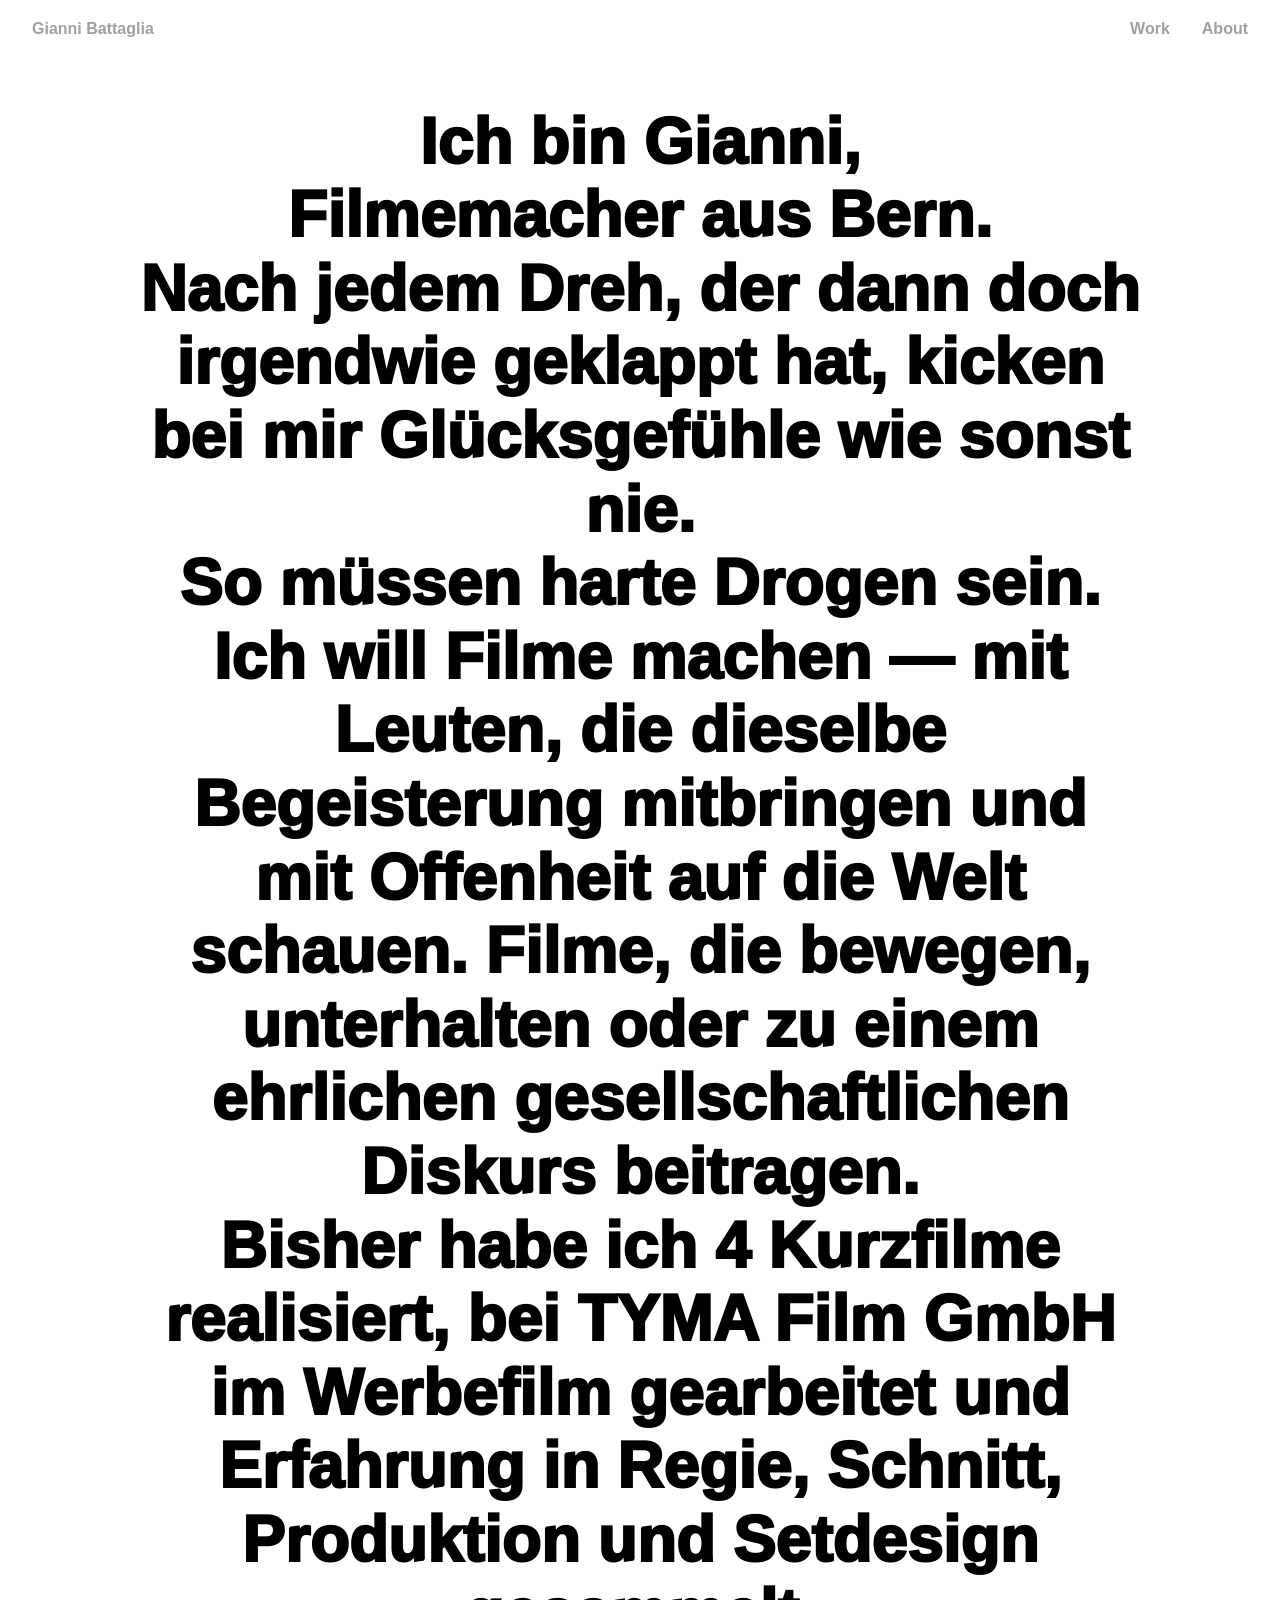
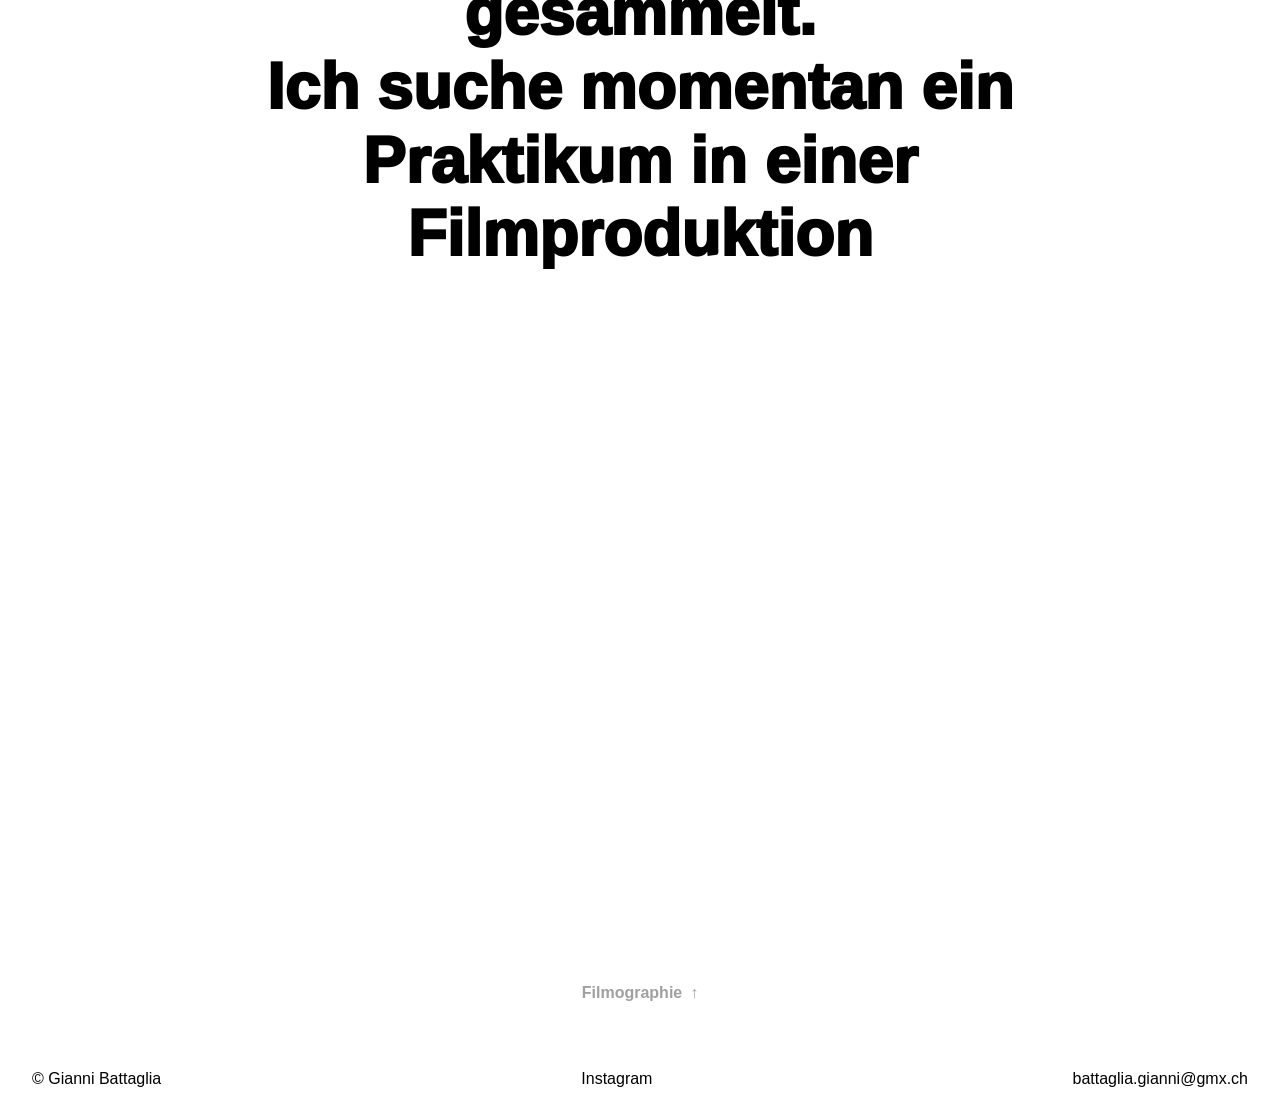
==== about.html @ dc7d3ad2 "Erster Commit" ====
<!DOCTYPE html>
<html lang="de">
<head>
<meta charset="UTF-8">
<meta name="viewport" content="width=device-width, initial-scale=1.0">
<title>Gianni Battaglia – About</title>
<link rel="stylesheet" href="styles.css">
</head>
<body class="page">
<!-- Header -->
<div class="header-text">
<div class="header-left">
<a href="index.html">Gianni Battaglia</a>
</div>
<div class="header-right">
<a href="work.html">Work</a>
<a href="about.html">About</a>
</div>
</div>
<!-- About Section -->
<main class="about">
<p>
<br>    
Ich bin Gianni,<br> 
Filmemacher aus Bern.<br>
Nach jedem Dreh, der dann doch irgendwie geklappt hat, kicken bei mir Glücksgefühle wie sonst nie.<br> So müssen harte Drogen sein.<br>
Ich will Filme machen — mit Leuten, die dieselbe Begeisterung mitbringen und mit Offenheit auf die Welt schauen. 
Filme, die bewegen, unterhalten oder zu einem ehrlichen gesellschaftlichen Diskurs beitragen.<br>
Bisher habe ich 4 Kurzfilme realisiert, bei TYMA Film GmbH im Werbefilm gearbeitet 
und Erfahrung in Regie, Schnitt, Produktion und Setdesign gesammelt.<br>
Ich suche momentan ein Praktikum in einer Filmproduktion
</p>
</main>

<!-- Portrait Section -->
<section class="portrait-section">
<div class="portrait-container">
<img src="images/portraet/Portraet-1_0017.png" class="portrait-piece" data-order="0" alt="">
<img src="images/portraet/Portraet-1_0016.png" class="portrait-piece" data-order="1" alt="">
<img src="images/portraet/Portraet-1_0015.png" class="portrait-piece" data-order="2" alt="">
<img src="images/portraet/Portraet-1_0014.png" class="portrait-piece" data-order="3" alt="">
<img src="images/portraet/Portraet-1_0013.png" class="portrait-piece" data-order="4" alt="">
<img src="images/portraet/Portraet-1_0012.png" class="portrait-piece" data-order="5" alt="">
<img src="images/portraet/Portraet-1_0011.png" class="portrait-piece" data-order="6" alt="">
<img src="images/portraet/Portraet-1_0010.png" class="portrait-piece" data-order="7" alt="">
<img src="images/portraet/Portraet-1_0009.png" class="portrait-piece" data-order="8" alt="">
<img src="images/portraet/Portraet-1_0008.png" class="portrait-piece" data-order="9" alt="">
<img src="images/portraet/Portraet-1_0007.png" class="portrait-piece" data-order="10" alt="">
<img src="images/portraet/Portraet-1_0006.png" class="portrait-piece" data-order="11" alt="">
<img src="images/portraet/Portraet-1_0005.png" class="portrait-piece" data-order="12" alt="">
<img src="images/portraet/Portraet-1_0004.png" class="portrait-piece" data-order="13" alt="">
<img src="images/portraet/Portraet-1_0003.png" class="portrait-piece" data-order="14" alt="">
<img src="images/portraet/Portraet-1_0002.png" class="portrait-piece" data-order="15" alt="">
<img src="images/portraet/Portraet-1_0001.png" class="portrait-piece" data-order="16" alt="">
<img src="images/portraet/Portraet-1_0000.png" class="portrait-piece" data-order="17" alt="">
</div>
</section>

<!-- Filmographie -->
<section class="filmographie">
  <button class="filmographie-toggle" aria-expanded="false">
    Filmographie <span class="filmographie-arrow">↑</span>
  </button>
  <div class="filmographie-content">
    <ul>
      <li><span class="film-year">2026</span> Amazon Prime Video "Superior" (Zodiac Pictures) – Series <span class="film-role">Runner</span></li>
      <li><span class="film-year">2026</span> MGS Nordring Love – Musicvideo <span class="film-role">Camera / Edit</span></li>
      <li><span class="film-year">2026</span> PierreV – Music Video <span class="film-role">Regie / Camera / Edit</span></li>
      <li><span class="film-year">2026</span> "Am Tag davor" – Short Film <span class="film-role">Idee / Drehbuch / Regie / Set Design (co.) / Edit</span></li>
      <li><span class="film-year">2025</span> Movet Clothing – "Season 4 Trailer" <span class="film-role">Konzept / Regie / Edit</span></li>
      <li><span class="film-year">2025</span> Valais Wasser "Trink Still. Lebe Laut." – TYMA <span class="film-role">Beleuchter / Prop Master</span></li>
      <li><span class="film-year">2025</span> Keen "Recovery Spot Ad" – TYMA <span class="film-role">Beleuchter / Runner</span></li>
      <li><span class="film-year">2025</span> R Basics "Season Trailer" – TYMA <span class="film-role">Runner</span></li>
      <li><span class="film-year">2025</span> SIX Group – TYMA <span class="film-role">Runner</span></li>
      <li><span class="film-year">2025</span> Ochsner Sport "Zürich Marathon Testimonials" – TYMA <span class="film-role">Beleuchter / Ton</span></li>
      <li><span class="film-year">2025</span> Adidas x Dosenbach "Riola Xhemaili" – TYMA <span class="film-role">Regieassistenz / Konzept</span></li>
      <li><span class="film-year">2025</span> Ma non è niente! – Short Film <span class="film-role">Idee / Drehbuch / Regie / Set Design / Edit / Grading</span></li>
      <li><span class="film-year">2024</span> Dosenbach "Sketchers" – TYMA <span class="film-role">Regieassistenz / Produktionsassistenz</span></li>
      <li><span class="film-year">2024</span> Dosenbach "Season Opener" <span class="film-role">Runner / Produktionsassistenz</span></li>
      <li><span class="film-year">2024</span> Dosenbach "Herbst Kollektion" – TYMA <span class="film-role">Beleuchter / Edit</span></li>
      <li><span class="film-year">2024</span> Heilsarmee – "Hoffnung entfalten" – TYMA <span class="film-role">Runner</span></li>
      <li><span class="film-year">2024</span> Siech Cycles – "For the Love of Riding" – TYMA <span class="film-role">Runner</span></li>
      <li><span class="film-year">2024</span> Decathlon Spec Ad "Klettern" – Cinelight Productions <span class="film-role">Beleuchter</span></li>
      <li><span class="film-year">2024</span> Decathlon Spec Ad "Camping" – Cinelight Productions <span class="film-role">Beleuchter</span></li>
      <li><span class="film-year">2024</span> Decathlon Spec Ad "Dart" – Cinelight Productions <span class="film-role">Beleuchter</span></li>
      <li><span class="film-year">2024</span> "Verschwomme" (Marino Svellenti) – Short Film – F&F Filmschule <span class="film-role">Beleuchter</span></li>
      <li><span class="film-year">2024</span> "Toasted Love" (Valerio Johler) – Short Film – F&F Filmschule <span class="film-role">Beleuchter</span></li>
      <li><span class="film-year">2024</span> "Männersache" – Short/Experimental Film <span class="film-role">Idee / Drehbuch / Regie / Edit</span></li>
      <li><span class="film-year">2022</span> "Running Gag" – Short Film <span class="film-role">Idee / Drehbuch / Regie / Edit</span></li>
      <li><span class="film-year">2022</span> Movet Clothing – "Season 3 Trailer" <span class="film-role">Konzept / Regie / Edit</span></li>
      <li><span class="film-year">2021</span> Movet Clothing – "Season 2 Trailer" <span class="film-role">Konzept / Regie / Edit</span></li>
      <li><span class="film-year">2020</span> Movet Clothing – "Season 1 Trailer" <span class="film-role">Konzept / Regie / Edit</span></li>
      <li><span class="film-year">2019</span> Belcanto – Short Film – ZHdK (Ian Oggenfuss) <span class="film-role">Beleuchter</span></li>
    </ul>
  </div>
</section>

<!-- Footer -->
<footer class="footer">
<div class="footer-left">© Gianni Battaglia</div>
<div class="footer-center">
<a href="https://www.instagram.com/giann1.i/" target="_blank">Instagram</a>
</div>
<div class="footer-right">
<a href="mailto:battaglia.gianni@gmx.ch">battaglia.gianni@gmx.ch</a>
</div>
</footer>

<script src="portraet-scroll.js"></script>
<script>
  const filmToggle = document.querySelector('.filmographie-toggle');
  const filmContent = document.querySelector('.filmographie-content');

  filmToggle.addEventListener('click', () => {
    const expanded = filmToggle.getAttribute('aria-expanded') === 'true';
    filmToggle.setAttribute('aria-expanded', !expanded);
    filmContent.style.maxHeight = expanded ? '0' : filmContent.scrollHeight + 'px';
  });
</script>
</body>
</html>
---- styles.css ----
/* --------------------------
   Inter Schriftart einbinden
--------------------------- */
@font-face {
  font-family: 'Inter';
  src: url('fonts/Inter-Regular.woff') format('woff');
  font-weight: 400;
  font-style: normal;
}

@font-face {
  font-family: 'Inter';
  src: url('fonts/Inter-Bold.woff') format('woff');
  font-weight: 700;
  font-style: normal;
}

@font-face {
  font-family: 'Inter';
  src: url('fonts/Inter-ExtraBold.woff2') format('woff2');
  font-weight: 1000;
  font-style: normal;
}

/* --------------------------
   Reset & Grundschrift
--------------------------- */
* {
  margin: 0;
  padding: 0;
  box-sizing: border-box;
  font-family: 'Inter', sans-serif;
}

body {
  background-color: transparent;
  color: #000;
  line-height: 1.6;
}

/* --------------------------
   Page Layout (Footer unten)
--------------------------- */
.page {
  min-height: 100vh;
  display: flex;
  flex-direction: column;
}

/* --------------------------
   Header
--------------------------- */
.header-text {
  position: fixed;
  top: 0;
  left: 0;
  right: 0;
  padding: 1rem 2rem;
  font-weight: 700;
  color: #a0a0a0;
  z-index: 10;
  background-color: transparent;
  display: flex;
  justify-content: space-between;
  align-items: center;
}

.header-right {
  display: flex;
  gap: 2rem;
}

.header-text a,
.header-text {
  text-decoration: none;
  color: #a0a0a0;
  font-weight: 700;
  font-family: 'Inter', sans-serif;
}

/* --------------------------
   Hero Video / Bild
--------------------------- */
.hero {
  width: 100%;
  height: 100vh;
  overflow: hidden;
  position: relative;
}

.hero-video {
  width: 100%;
  height: 100%;
  object-fit: cover;
  position: absolute;
  top: 0;
  left: 0;
  z-index: 0;
}

.hero-text {
  position: absolute;
  top: 50%;
  left: 50%;
  transform: translate(-50%, -50%);
  color: #fff;
  font-family: 'Inter', sans-serif;
  font-weight: 700;
  font-size: 3rem;
  text-align: center;
  z-index: 5;
}

/* --------------------------
   About Fullscreen
--------------------------- */
.about {
  flex: 1;
  min-height: 100vh;
  display: flex;
  align-items: center;
  justify-content: center;
  text-align: center;
  max-width: none;
  margin: 0;
  padding: 2rem;
  padding-bottom: 4rem;
}

.about p {
  max-width: 1000px;
  font-size: clamp(2.2rem, 5vw, 4.5rem);
  font-weight: 1000;
  line-height: 1.15;
}

/* --------------------------
   Portrait Section
--------------------------- */
.portrait-section {
  display: flex;
  align-items: center;
  justify-content: center;
  position: relative;
  margin-top: -18vh;
  margin-bottom: 0;
  padding-top: 0;
  padding-bottom: 0;
  min-height: 90vh;
}

.portrait-container {
  position: relative;
  width: 60vw;
  max-width: 800px;
  aspect-ratio: 1 / 1;
  flex-shrink: 0;
}

.portrait-piece {
  position: absolute;
  top: 0;
  left: 0;
  width: 100%;
  height: 100%;
  object-fit: contain;
  opacity: 0;
}

/* --------------------------
   Filter Bar
--------------------------- */
.filter-bar {
  display: flex;
  justify-content: center;
  gap: 2rem;
  padding: 5rem 2rem 0 2rem;
  max-width: 1200px;
  margin: 0 auto;
}

.filter-btn {
  background: none;
  border: none;
  font-family: 'Inter', sans-serif;
  font-weight: 700;
  font-size: 1.2rem;
  color: #a0a0a0;
  cursor: pointer;
  padding: 0;
  transition: color 0.2s;
}

.filter-btn.active {
  color: #000;
}

.filter-btn:hover {
  color: #000;
}

/* --------------------------
   Work Seite
--------------------------- */
.work-grid {
  display: flex;
  flex-direction: column;
  gap: 2rem;
  padding: 2rem;
  padding-top: 5rem;
  max-width: 1200px;
  margin: 0 auto;
}

.project a {
  display: flex;
  flex-direction: column;
  align-items: center;
  text-decoration: none;
  color: #000;
}

.project img {
  width: 100%;
  max-width: 1000px;
  aspect-ratio: 16 / 9;
  object-fit: contain;
  background-color: #000;
  display: block;
  border-radius: 4px;
}

.project h3 {
  font-family: 'Inter', sans-serif;
  font-weight: 700;
  margin-top: 1rem;
  font-size: 1.5rem;
  text-align: center;
}

/* --------------------------
   Projekt Detail mit Plyr
--------------------------- */
.project-detail {
  display: flex;
  flex-direction: column;
  align-items: center;
  gap: 3rem;
  padding: 3rem 2rem;
  padding-top: 5rem;
}

.video-container {
  width: 80%;
  max-width: 800px;
  aspect-ratio: 16 / 9;
  margin: 0 auto;
  background-color: #000;
  border-radius: 4px;
}

.video-container #player {
  width: 100%;
  height: 100%;
  display: block;
}

.project-title {
  text-align: center;
  font-weight: 1000;
  font-size: 3rem;
  padding-top: 6rem;
  margin-bottom: 2rem;
}

.project-meta {
  width: 80%;
  max-width: 800px;
  margin: 0.5rem auto 0 auto;
  text-align: left;
  font-size: 1rem;
}

.project-meta ul {
  list-style: none;
  padding-left: 0;
  margin: 0;
  line-height: 1.5;
}

.project-meta li {
  font-weight: 400;
}

/* --------------------------
   Plyr
--------------------------- */
.plyr {
  border-radius: 4px;
  background-color: #000;
}

.plyr__controls {
  background-color: rgba(0,0,0,0.6);
}

:root {
  --plyr-color-main: #aaaaaa;
}

/* --------------------------
   Filmographie
--------------------------- */
.filmographie {
  width: 80%;
  max-width: 800px;
  margin: 0 auto 3rem auto;
  padding: 0 2rem;
  display: flex;
  flex-direction: column;
  align-items: center;
}

.filmographie-toggle {
  background: none;
  border: none;
  font-family: 'Inter', sans-serif;
  font-weight: 700;
  font-size: 1rem;
  color: #a0a0a0;
  cursor: pointer;
  padding: 0;
  display: flex;
  align-items: center;
  gap: 0.5rem;
  transition: color 0.2s;
}

.filmographie-toggle:hover,
.filmographie-toggle[aria-expanded="true"] {
  color: #000;
}

.filmographie-arrow {
  display: inline-block;
  transition: transform 0.3s;
}

.filmographie-toggle[aria-expanded="true"] .filmographie-arrow {
  transform: rotate(180deg);
}

.filmographie-content {
  width: 100%;
  max-height: 0;
  overflow: hidden;
  transition: max-height 0.5s ease;
}

.filmographie-content ul {
  list-style: none;
  padding: 0;
  margin-top: 1.5rem;
}

.filmographie-content li {
  display: flex;
  gap: 1.5rem;
  padding: 0.5rem 0;
  border-bottom: 1px solid #e0e0e0;
  font-size: 0.95rem;
  line-height: 1.4;
}

.film-year {
  color: #a0a0a0;
  font-weight: 700;
  min-width: 3rem;
  flex-shrink: 0;
}

.film-role {
  color: #a0a0a0;
  margin-left: auto;
  text-align: right;
  flex-shrink: 0;
}

/* --------------------------
   Behind the Scenes
--------------------------- */
.bts {
  width: 80%;
  max-width: 800px;
  margin: 2rem auto 3rem auto;
}

.bts-toggle {
  background: none;
  border: none;
  font-family: 'Inter', sans-serif;
  font-weight: 700;
  font-size: 1rem;
  color: #a0a0a0;
  cursor: pointer;
  padding: 0;
  display: flex;
  align-items: center;
  gap: 0.5rem;
  transition: color 0.2s;
}

.bts-toggle:hover {
  color: #000;
}

.bts-toggle[aria-expanded="true"] {
  color: #000;
}

.bts-arrow {
  display: inline-block;
  transition: transform 0.3s;
}

.bts-toggle[aria-expanded="true"] .bts-arrow {
  transform: rotate(180deg);
}

.bts-content {
  display: grid;
  grid-template-columns: repeat(auto-fill, minmax(240px, 1fr));
  gap: 1rem;
  margin-top: 1.5rem;
  max-height: 0;
  overflow: hidden;
  transition: max-height 0.5s ease;
}

.bts-content img,
.bts-content video {
  width: 100%;
  border-radius: 4px;
  object-fit: cover;
  display: block;
}

/* --------------------------
   Footer
--------------------------- */
.footer {
  margin-top: 0;
  display: flex;
  justify-content: space-between;
  align-items: center;
  width: 100%;
  padding: 1rem 2rem;
}

.footer a {
  color: #000;
  text-decoration: none;
}

/* --------------------------
   Responsive Anpassungen
--------------------------- */
@media (max-width: 768px) {
  .about {
    min-height: 0;
    padding-top: 5rem;
    padding-bottom: 2rem;
  }

  .about p {
    font-size: clamp(1.8rem, 7vw, 2.8rem);
  }

  .footer {
    flex-direction: column;
    gap: 0.5rem;
    text-align: center;
  }

  .video-container,
  .project-meta {
    width: 90%;
    max-width: 100%;
  }

  .portrait-container {
    width: 90vw;
  }

  .portrait-piece {
    opacity: 1 !important;
  }

  .portrait-section {
    margin-top: 0;
    margin-bottom: 0;
    min-height: 0;
    padding-bottom: 5vw;
  }

  .project-title {
    padding-top: 5rem;
  }

  .project-title h1 {
    line-height: 1.1;
  }
}
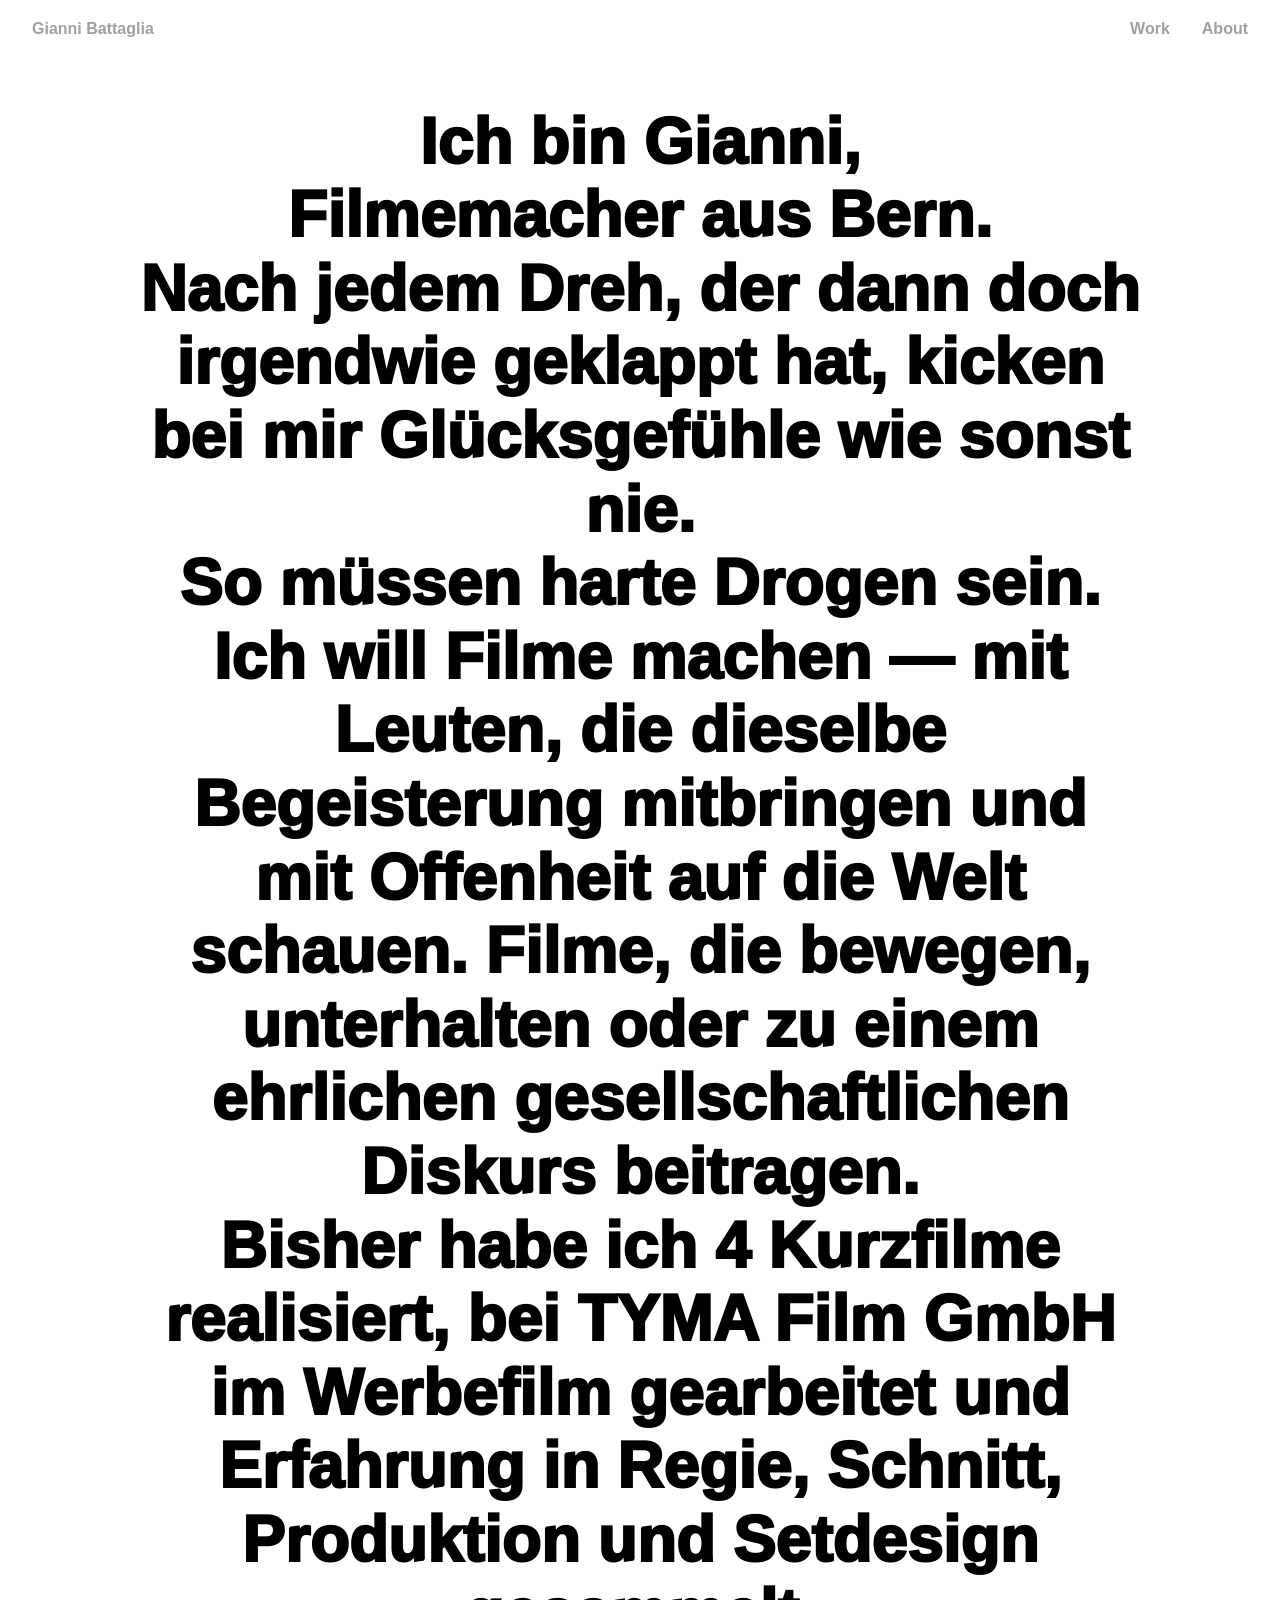
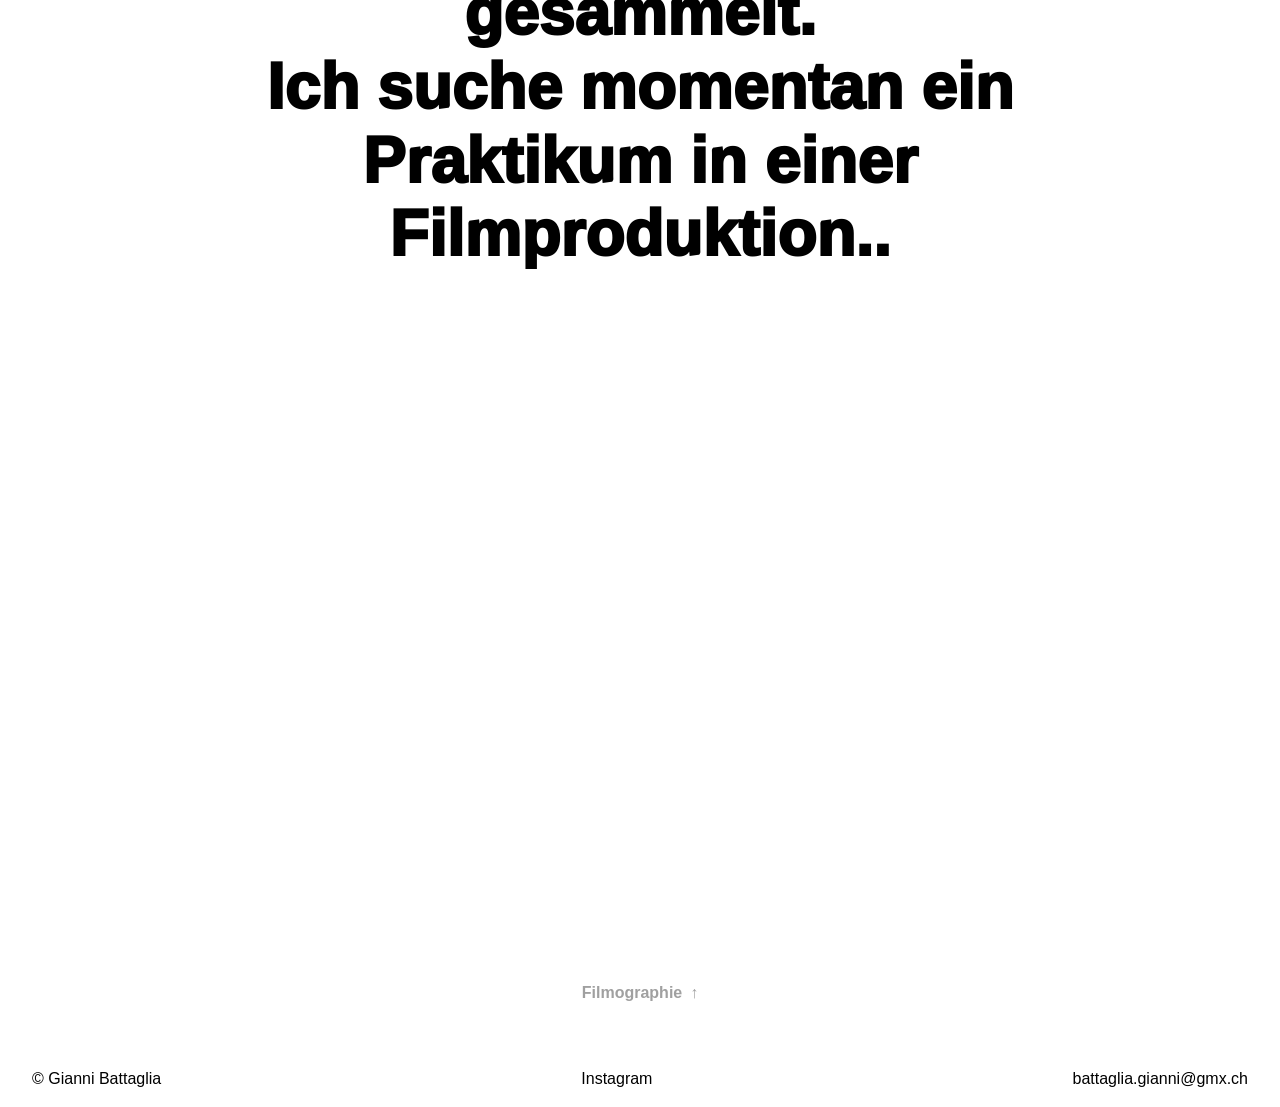
==== commit b80e6949: "teständerung" ====
--- a/about.html
+++ b/about.html
@@ -28,7 +28,7 @@
 Filme, die bewegen, unterhalten oder zu einem ehrlichen gesellschaftlichen Diskurs beitragen.<br>
 Bisher habe ich 4 Kurzfilme realisiert, bei TYMA Film GmbH im Werbefilm gearbeitet 
 und Erfahrung in Regie, Schnitt, Produktion und Setdesign gesammelt.<br>
-Ich suche momentan ein Praktikum in einer Filmproduktion
+Ich suche momentan ein Praktikum in einer Filmproduktion..
 </p>
 </main>
 
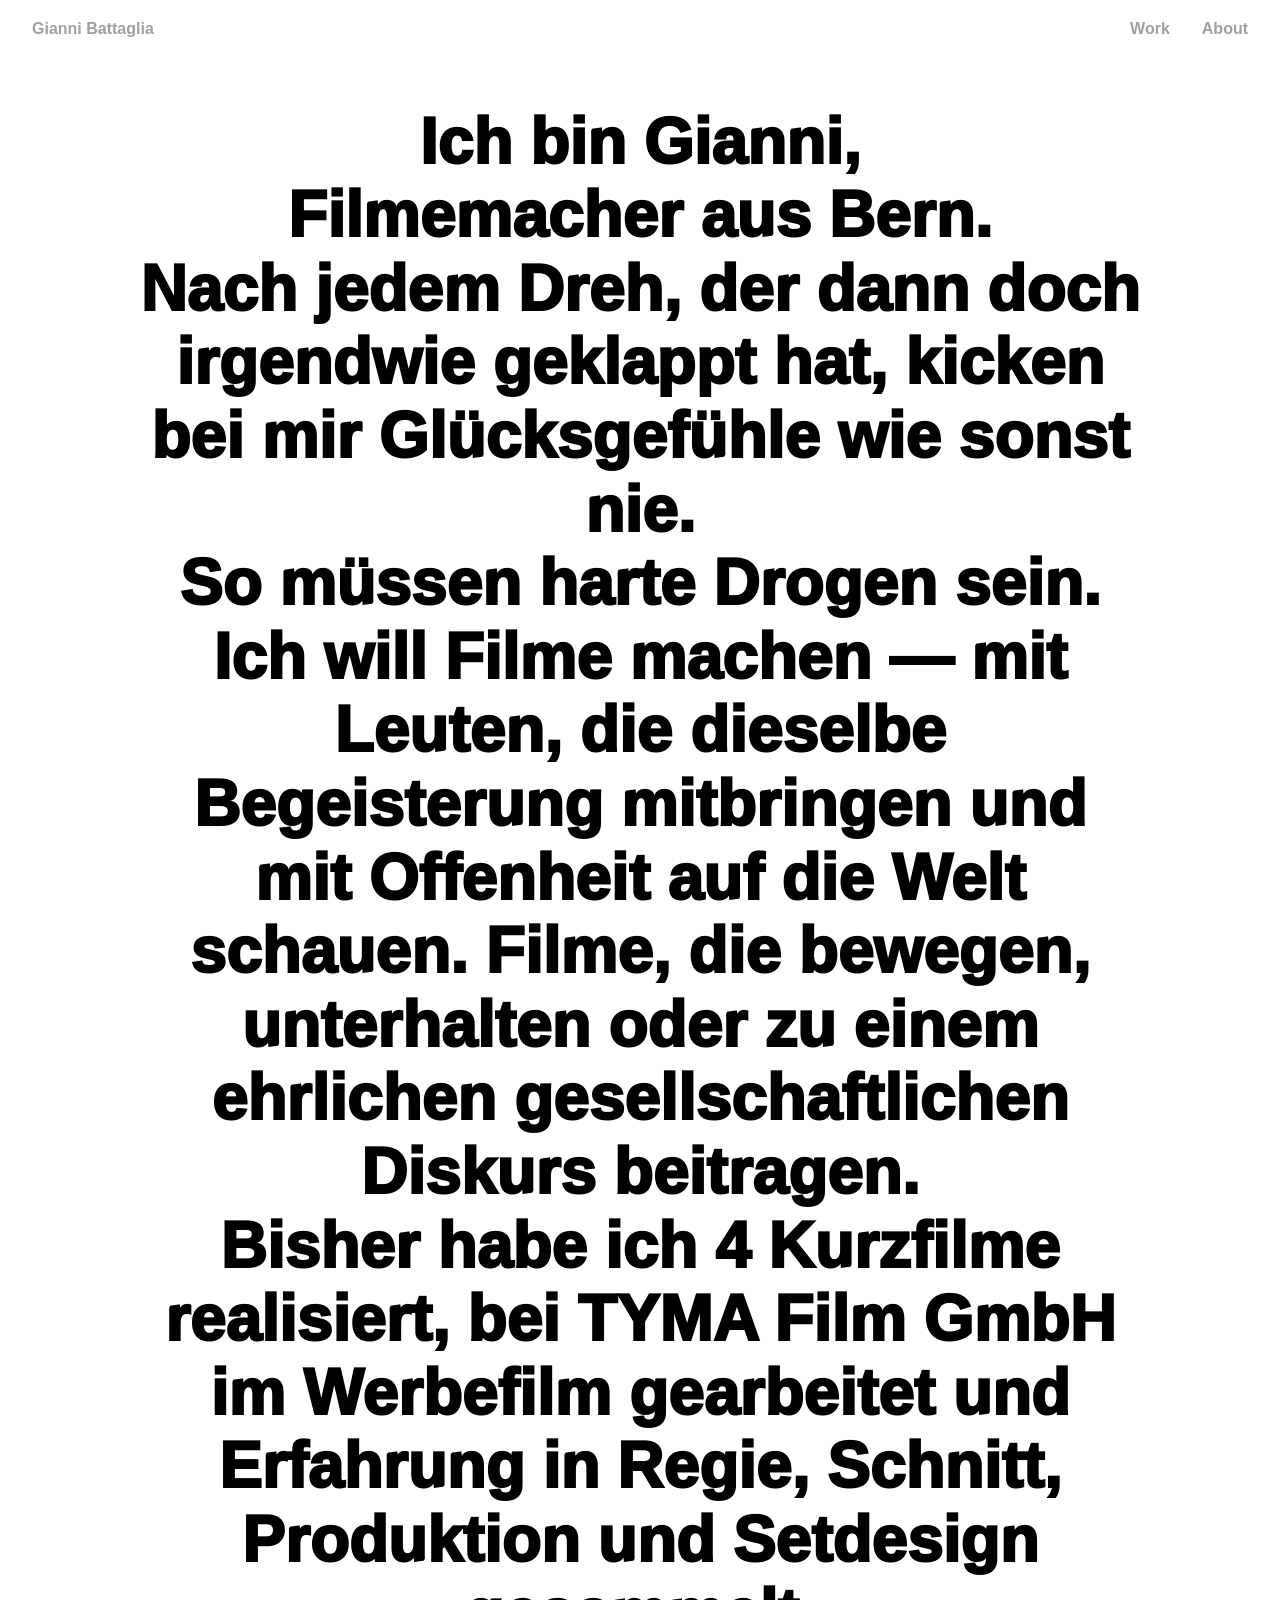
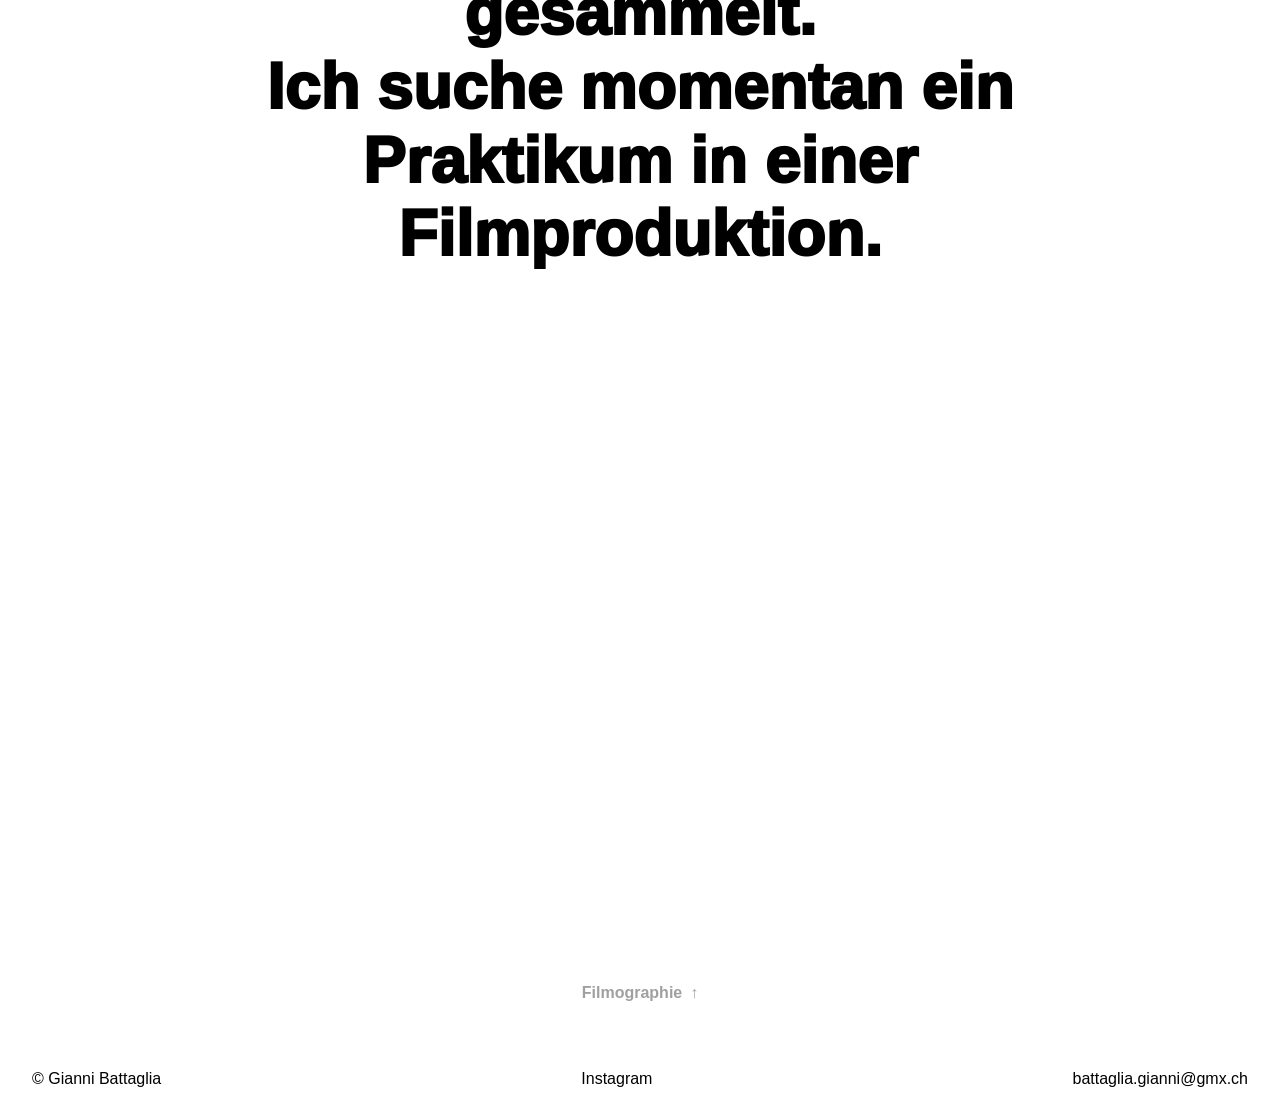
==== commit e9d85c32: "teständerung" ====
--- a/about.html
+++ b/about.html
@@ -28,7 +28,7 @@
 Filme, die bewegen, unterhalten oder zu einem ehrlichen gesellschaftlichen Diskurs beitragen.<br>
 Bisher habe ich 4 Kurzfilme realisiert, bei TYMA Film GmbH im Werbefilm gearbeitet 
 und Erfahrung in Regie, Schnitt, Produktion und Setdesign gesammelt.<br>
-Ich suche momentan ein Praktikum in einer Filmproduktion..
+Ich suche momentan ein Praktikum in einer Filmproduktion.
 </p>
 </main>
 
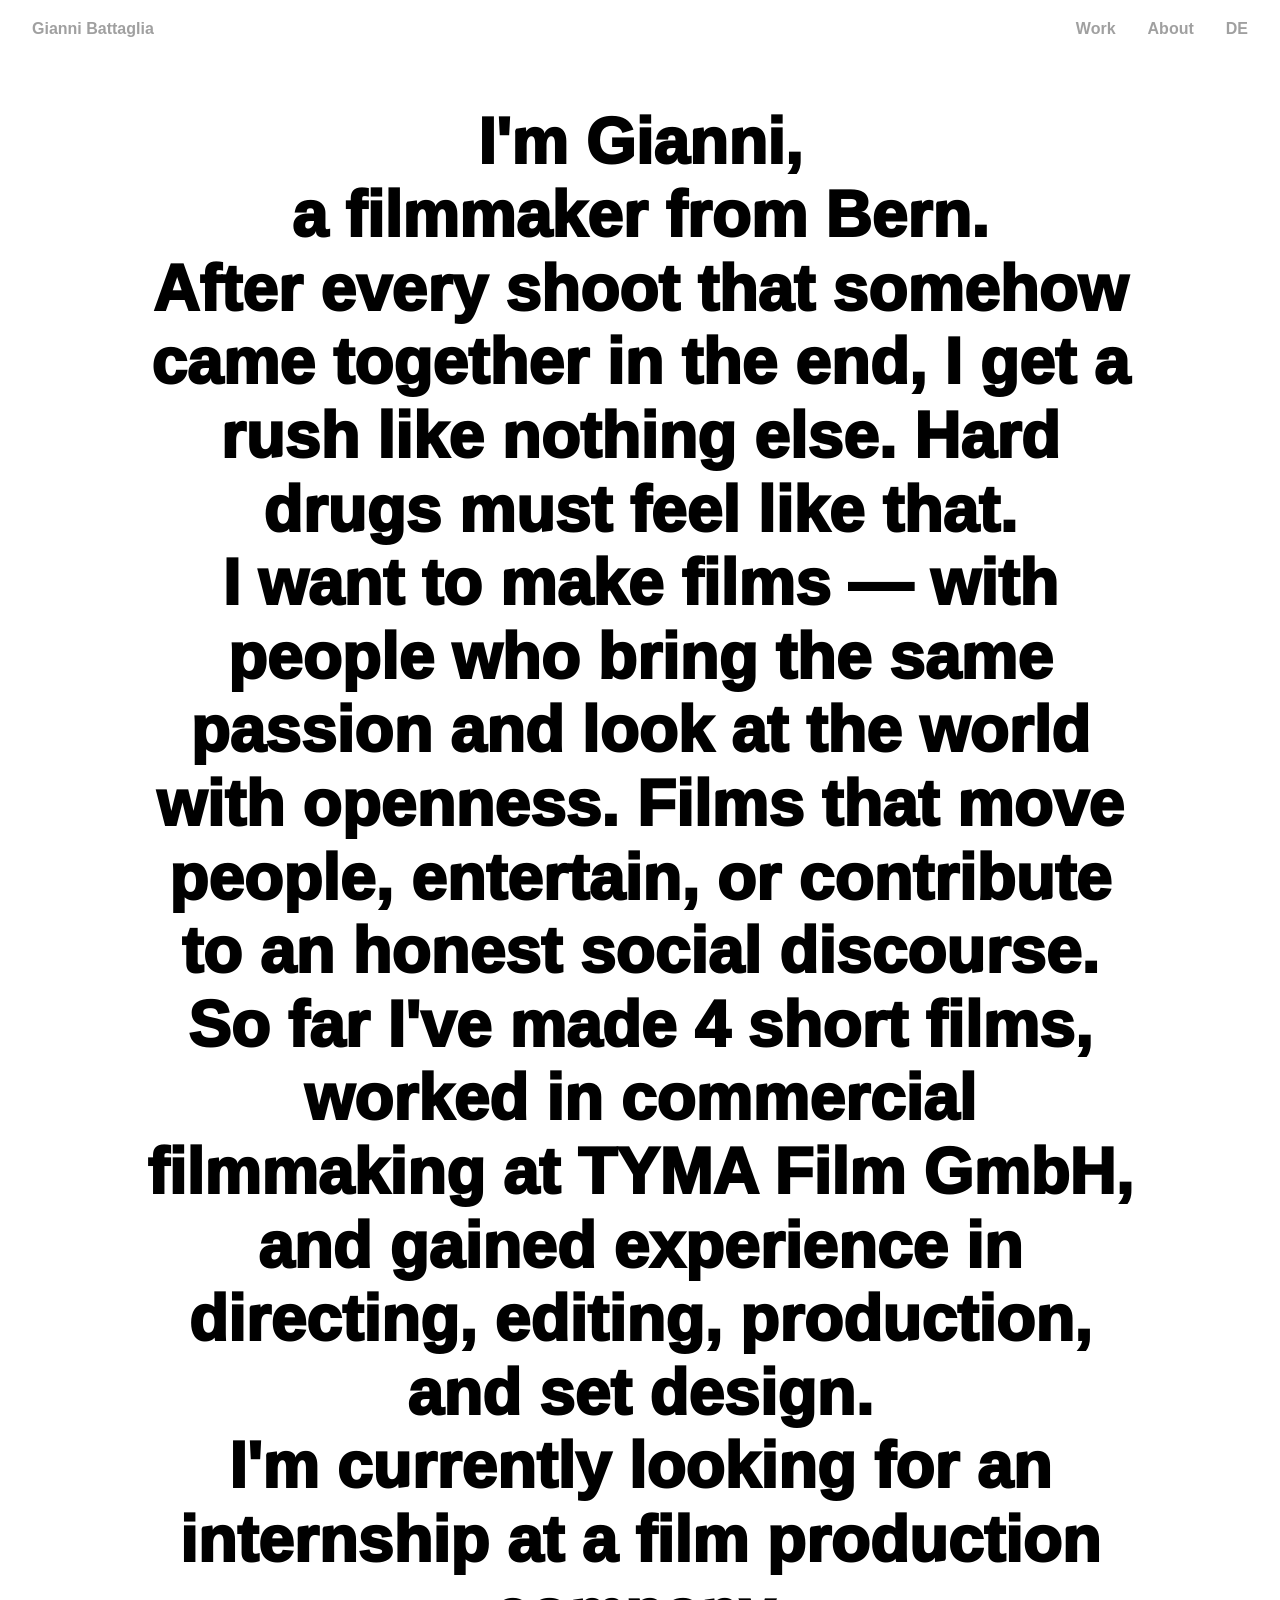
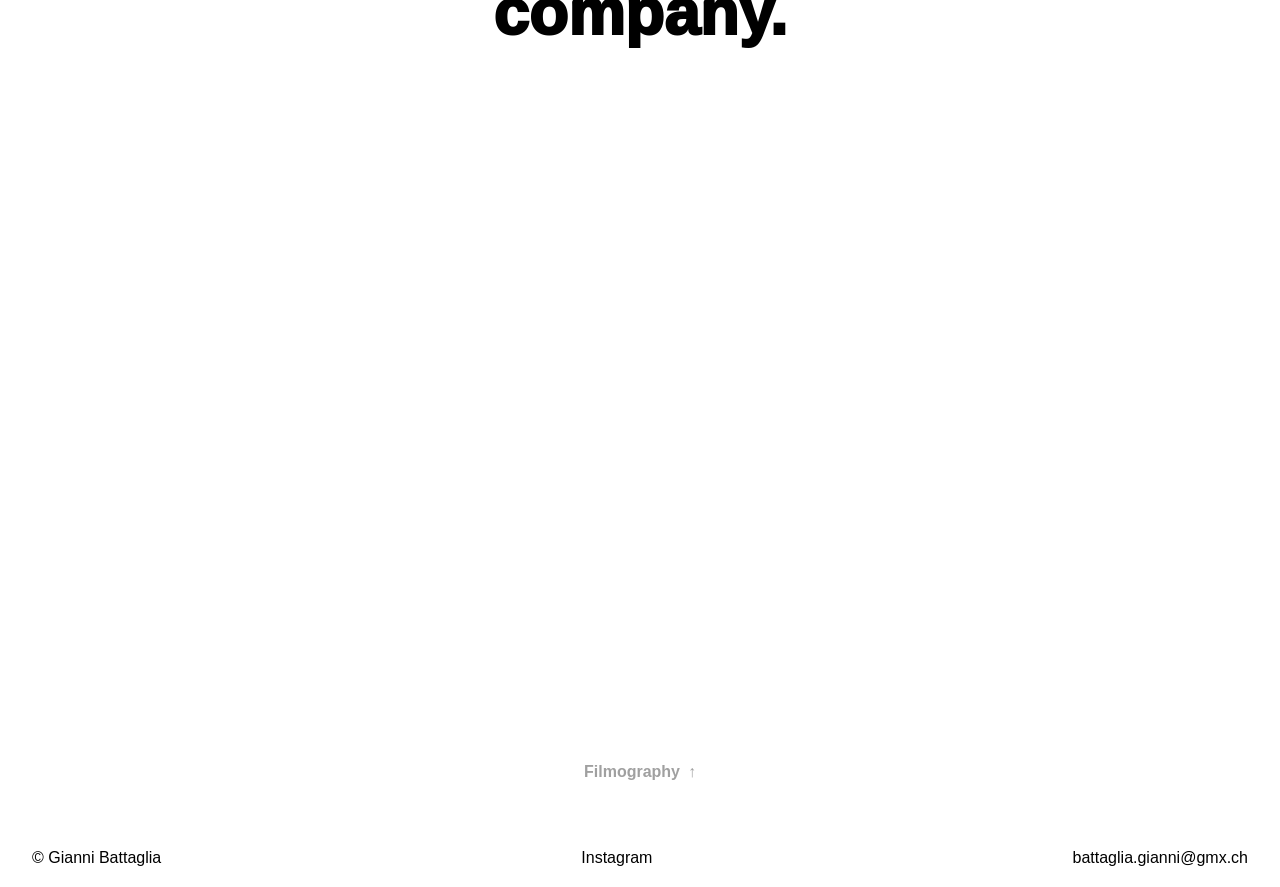
==== commit 27100f2d: "Sprachänderungsbutton" ====
--- a/about.html
+++ b/about.html
@@ -13,22 +13,35 @@
 <a href="index.html">Gianni Battaglia</a>
 </div>
 <div class="header-right">
-<a href="work.html">Work</a>
-<a href="about.html">About</a>
+<a href="work.html" data-de="Arbeiten" data-en="Work">Work</a>
+<a href="about.html" data-de="Über" data-en="About">About</a>
+<button id="lang-toggle" class="lang-toggle" type="button" aria-label="Sprache wechseln">EN</button>
 </div>
 </div>
 <!-- About Section -->
 <main class="about">
 <p>
-<br>    
-Ich bin Gianni,<br> 
-Filmemacher aus Bern.<br>
-Nach jedem Dreh, der dann doch irgendwie geklappt hat, kicken bei mir Glücksgefühle wie sonst nie.<br> So müssen harte Drogen sein.<br>
-Ich will Filme machen — mit Leuten, die dieselbe Begeisterung mitbringen und mit Offenheit auf die Welt schauen. 
-Filme, die bewegen, unterhalten oder zu einem ehrlichen gesellschaftlichen Diskurs beitragen.<br>
-Bisher habe ich 4 Kurzfilme realisiert, bei TYMA Film GmbH im Werbefilm gearbeitet 
-und Erfahrung in Regie, Schnitt, Produktion und Setdesign gesammelt.<br>
-Ich suche momentan ein Praktikum in einer Filmproduktion.
+<br>
+<span
+  data-de="Ich bin Gianni,<br>Filmemacher aus Bern."
+  data-en="I'm Gianni,<br>a filmmaker from Bern."
+>Ich bin Gianni,<br>Filmemacher aus Bern.</span><br>
+<span
+  data-de="Nach jedem Dreh, der dann doch irgendwie geklappt hat, kicken bei mir Glücksgefühle wie sonst nie. So müssen harte Drogen sein."
+  data-en="After every shoot that somehow came together in the end, I get a rush like nothing else. Hard drugs must feel like that."
+>Nach jedem Dreh, der dann doch irgendwie geklappt hat, kicken bei mir Glücksgefühle wie sonst nie. So müssen harte Drogen sein.</span><br>
+<span
+  data-de="Ich will Filme machen — mit Leuten, die dieselbe Begeisterung mitbringen und mit Offenheit auf die Welt schauen. Filme, die bewegen, unterhalten oder zu einem ehrlichen gesellschaftlichen Diskurs beitragen."
+  data-en="I want to make films — with people who bring the same passion and look at the world with openness. Films that move people, entertain, or contribute to an honest social discourse."
+>Ich will Filme machen — mit Leuten, die dieselbe Begeisterung mitbringen und mit Offenheit auf die Welt schauen. Filme, die bewegen, unterhalten oder zu einem ehrlichen gesellschaftlichen Diskurs beitragen.</span><br>
+<span
+  data-de="Bisher habe ich 4 Kurzfilme realisiert, bei TYMA Film GmbH im Werbefilm gearbeitet und Erfahrung in Regie, Schnitt, Produktion und Setdesign gesammelt."
+  data-en="So far I've made 4 short films, worked in commercial filmmaking at TYMA Film GmbH, and gained experience in directing, editing, production, and set design."
+>Bisher habe ich 4 Kurzfilme realisiert, bei TYMA Film GmbH im Werbefilm gearbeitet und Erfahrung in Regie, Schnitt, Produktion und Setdesign gesammelt.</span><br>
+<span
+  data-de="Ich suche momentan ein Praktikum in einer Filmproduktion."
+  data-en="I'm currently looking for an internship at a film production company."
+>Ich suche momentan ein Praktikum in einer Filmproduktion.</span>
 </p>
 </main>
 
@@ -59,7 +72,7 @@
 <!-- Filmographie -->
 <section class="filmographie">
   <button class="filmographie-toggle" aria-expanded="false">
-    Filmographie <span class="filmographie-arrow">↑</span>
+    <span data-de="Filmographie" data-en="Filmography">Filmographie</span> <span class="filmographie-arrow">↑</span>
   </button>
   <div class="filmographie-content">
     <ul>
@@ -107,6 +120,7 @@
 </footer>
 
 <script src="portraet-scroll.js"></script>
+<script src="lang-toggle.js"></script>
 <script>
   const filmToggle = document.querySelector('.filmographie-toggle');
   const filmContent = document.querySelector('.filmographie-content');
--- a/styles.css
+++ b/styles.css
@@ -67,7 +67,19 @@
 
 .header-right {
   display: flex;
+  align-items: center;
   gap: 2rem;
+}
+
+.lang-toggle {
+  background: none;
+  border: none;
+  padding: 0;
+  color: #a0a0a0;
+  font-weight: 700;
+  font-family: 'Inter', sans-serif;
+  font-size: inherit;
+  cursor: pointer;
 }
 
 .header-text a,
